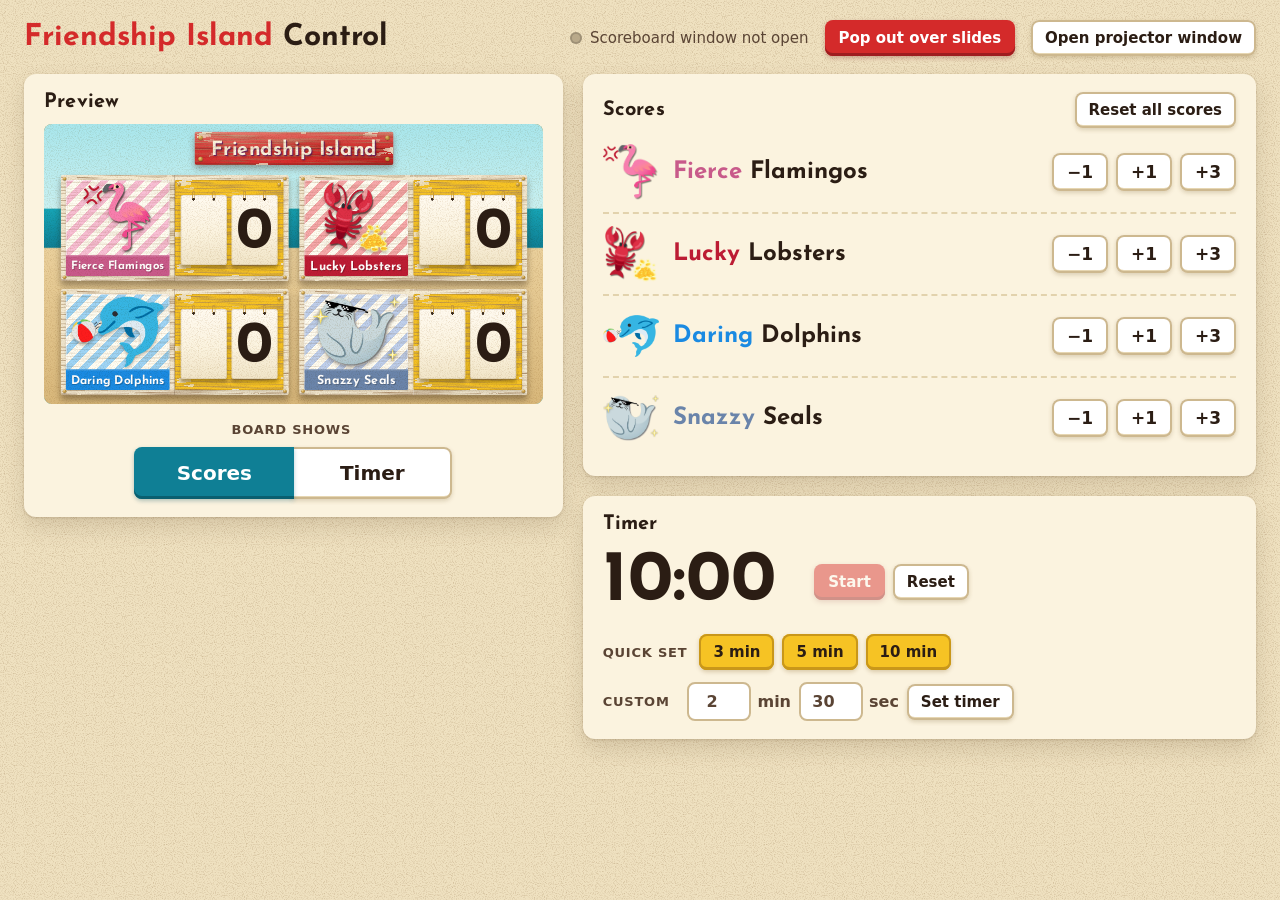
==== scoreboard.html @ 36ba3143 "Initial commit: Friendship Island scoreboard Co-Authored-By: Claude Opus 5.5 <noreply@anthropic.com>" ====
<!doctype html>
<html lang="en">
<head>
<meta charset="utf-8">
<meta name="viewport" content="width=device-width,initial-scale=1">
<title>Friendship Island Scoreboard</title>
<style>
@font-face{font-family:'Josefin Sans';src:url([data-uri]) format('woff2');font-weight:100 700;font-display:block}

:root{
  --red:#d42a2a; --red-deep:#9e1c1f; --yellow:#f6c324; --yellow-deep:#c9971a;
  --cream:#fbf3df; --plank:#f4ead2; --bare:#d6bd8f; --ink:#2b1d14; --ink-soft:#5a4434;
  --sea:#17a3b5; --sea-deep:#0f7f95; --sky:#a8e6ec; --sand:#ead09c; --sand-deep:#d8b77a;
  --slate:#26332d; --chalk:#f7f4ea; --brass:#c79a3e; --rope:#b88b52;
  --focus:#0f7f95;
  --display:'Josefin Sans', 'Century Gothic', sans-serif;
  --chalkface:'Josefin Sans', 'Century Gothic', sans-serif;
  --plum:#6d1f5c;
  --ui:'Segoe UI', system-ui, -apple-system, 'Helvetica Neue', sans-serif;
}
*{box-sizing:border-box}
html,body{margin:0;height:100%}
body{background:var(--sand);color:var(--ink);font-family:var(--ui)}
::selection{background:var(--yellow);color:var(--ink)}
[hidden]{display:none!important}

/* ============ PROJECTOR VIEW ============ */
.world{position:fixed;inset:0;overflow:hidden;
  background:
    linear-gradient(180deg,var(--sky) 0%,#c9f0f1 30%,var(--sea) 30.5%,var(--sea-deep) 44%,var(--sand) 44.5%,var(--sand-deep) 100%);
  cursor:default}
.world.idle{cursor:none}
/* first frame lands in the saved view without playing the view-change motion */
.world.boot *{transition:none!important;animation:none!important}
.world::after{content:"";position:absolute;inset:0;background:var(--sandgrain);opacity:.55;pointer-events:none;mix-blend-mode:multiply}
.stage{position:absolute;left:50%;top:50%;width:1920px;height:1080px;transform-origin:0 0;overflow:hidden}

/* painted wood: paint + chips of bare wood + grain */
.wood{background-image:var(--fade,linear-gradient(transparent,transparent)),var(--seams,linear-gradient(transparent,transparent)),var(--grain);background-color:var(--paint,var(--plank));background-size:100% 100%,100% 100%,900px 180px;position:relative;isolation:isolate}
.wood::before{content:"";position:absolute;inset:0;border-radius:inherit;z-index:-1;pointer-events:none;background:var(--chips);background-size:640px 320px;
  -webkit-mask:linear-gradient(90deg,#000,transparent 13%,transparent 87%,#000),linear-gradient(180deg,#000,transparent 20%,transparent 80%,#000);-webkit-mask-composite:source-over;
  mask:linear-gradient(90deg,#000,transparent 13%,transparent 87%,#000),linear-gradient(180deg,#000,transparent 20%,transparent 80%,#000);mask-composite:add}
.bolt{position:absolute;width:18px;height:18px;border-radius:50%;
  background:radial-gradient(circle at 35% 30%,#f3dc9b,var(--brass) 45%,#7a5a1d 100%);
  box-shadow:0 2px 3px rgba(0,0,0,.35)}

/* name sign: one short plank centred at the top, holding only the show name */
.sign{position:absolute;left:50%;top:30px;height:128px;transform:translateX(-50%);z-index:4;--paint:var(--red);--fade:linear-gradient(180deg,rgba(255,226,200,.34),rgba(255,226,200,.08) 38%,transparent 60%),radial-gradient(60% 120% at 22% 30%,rgba(255,220,190,.16),transparent 70%),radial-gradient(40% 90% at 78% 70%,rgba(80,0,0,.14),transparent 70%);--seams:linear-gradient(180deg,transparent 0 63px,rgba(60,10,10,.35) 63px 65px,rgba(255,255,255,.18) 65px 67px,transparent 67px);border-radius:8px;
  display:flex;align-items:center;padding:0 64px;
  box-shadow:0 14px 24px rgba(60,20,10,.35),inset 0 -8px 0 rgba(0,0,0,.12),inset 0 6px 0 rgba(255,255,255,.12)}
.sign .bolt.tl{left:14px;top:14px}.sign .bolt.bl{left:14px;bottom:14px}.sign .bolt.tr{right:14px;top:14px}.sign .bolt.br{right:14px;bottom:14px}
.sign::after{content:"";position:absolute;inset:0;border-radius:inherit;pointer-events:none;background:var(--grain);background-size:900px 180px;mix-blend-mode:multiply;opacity:.45}
.title{font:700 76px/1 var(--display);color:var(--cream);letter-spacing:.01em;margin:12px 0 0;white-space:nowrap;
  text-shadow:4px 5px 0 var(--plum),5px 8px 10px rgba(0,0,0,.25)}
.sign.flash{animation:signflash .5s steps(1) 6}
@keyframes signflash{0%{--paint:var(--yellow)}50%{--paint:var(--red)}}

/* timer view: a yellow clock board hung from the name sign, centred on the stage */
.clockboard{position:absolute;left:50%;top:390px;width:900px;height:420px;margin-left:-450px;z-index:3;
  --paint:var(--yellow);border-radius:12px;display:grid;place-items:center;padding-top:14px;
  box-shadow:0 22px 34px rgba(40,25,10,.4),inset 0 0 0 4px rgba(150,100,10,.25),inset 0 -8px 0 rgba(150,100,10,.18);
  transform:translateY(-900px);transform-origin:50% -200px;transition:transform .42s cubic-bezier(.55,0,.9,.4)}
.clockboard .bolt.a{left:14px;top:14px}.clockboard .bolt.b{right:14px;top:14px}
.clockboard .rope{top:-232px;height:236px;width:10px}
.clockboard .rope.a{left:150px}.clockboard .rope.b{right:150px}
.timer-view .clockboard{transform:none;animation:clockdrop 1.25s cubic-bezier(.2,.8,.25,1) .12s both}
@keyframes clockdrop{
  0%{transform:translateY(-900px) rotate(-3deg)}
  42%{transform:translateY(10px) rotate(0)}
  56%{transform:translateY(-4px) rotate(1.6deg)}
  72%{transform:rotate(-.9deg)}
  88%{transform:rotate(.35deg)}
  100%{transform:none}}
.clock{display:flex;align-items:center;gap:16px}
.clock .slot{width:186px;height:280px}
.clock .card b{font-size:240px;margin-top:26px}
.nails{display:flex;flex-direction:column;gap:72px;padding:0 4px}
.nails i{width:28px;height:28px;border-radius:50%;background:radial-gradient(circle at 35% 30%,#fff3c4,var(--yellow) 50%,var(--yellow-deep));box-shadow:0 3px 4px rgba(90,60,10,.35)}

/* team cards: a 2x2 grid in the scores view; in the timer view each card shrinks
   and slides straight out to its own side, two per side, around the centred clock */
.teams{position:absolute;inset:0}
.tcard{position:absolute;width:880px;height:410px;display:flex;gap:20px;padding:20px;border-radius:10px;--paint:var(--plank);
  --seams:linear-gradient(90deg,transparent 0 438px,rgba(70,45,20,.22) 438px 440px,rgba(255,255,255,.3) 440px 442px,transparent 442px);
  box-shadow:0 18px 26px rgba(40,25,10,.38),inset 0 -8px 0 rgba(90,60,30,.12);
  transform-origin:0 0;transition:transform .75s cubic-bezier(.16,1,.3,1) .28s}
.tcard:nth-child(1){left:60px;top:196px}
.tcard:nth-child(2){left:980px;top:196px}
.tcard:nth-child(3){left:60px;top:636px}
.tcard:nth-child(4){left:980px;top:636px}
/* timer view targets: 50% scale, left column x 30, right column x 1450, rows at y 380 and 615 */
.timer-view .tcard{transition-delay:0s}
.timer-view .tcard:nth-child(1){transform:translate(-30px,184px) scale(.5)}
.timer-view .tcard:nth-child(2){transform:translate(470px,184px) scale(.5)}
.timer-view .tcard:nth-child(3){transform:translate(-30px,-21px) scale(.5)}
.timer-view .tcard:nth-child(4){transform:translate(470px,-21px) scale(.5)}
.tcard>.bolt{width:14px;height:14px}
.tcard>.bolt.tl{left:8px;top:8px}.tcard>.bolt.tr{right:8px;top:8px}.tcard>.bolt.bl{left:8px;bottom:8px}.tcard>.bolt.br{right:8px;bottom:8px}
.rope{position:absolute;width:8px;background:repeating-linear-gradient(160deg,var(--rope) 0 5px,#8c6234 5px 8px);border-radius:3px}

.badge{position:relative;flex:none;width:400px;height:370px;border-radius:6px;overflow:hidden;
  background:repeating-linear-gradient(135deg,var(--tl) 0 24px,#fffdf3 24px 48px);
  box-shadow:inset 0 0 0 4px rgba(255,255,255,.55),inset 0 -6px 12px rgba(80,50,30,.12),0 4px 8px rgba(60,40,10,.18)}
.badge::after{content:"";position:absolute;inset:0;background:var(--grain);background-size:900px 180px;mix-blend-mode:multiply;opacity:.35;pointer-events:none}
/* team emblem (animal + its deck prop), centred above the plate; centred in the whole badge once the plate is gone.
   While the team leads it steps right and a little smaller to make room for the flag in the badge corner.
   z-index lifts it above the badge's grain overlay, which otherwise streaks the pale seal like see-through stripes. */
.animal{position:absolute;z-index:1;left:50%;top:10px;height:272px;width:auto;max-width:90%;object-fit:contain;transform-origin:50% 50%;
  --ax:0px;--ay:0px;--as:1;transform:translateX(calc(-50% + var(--ax))) translateY(var(--ay)) scale(var(--as));
  filter:drop-shadow(0 8px 6px rgba(40,25,10,.28));transition:transform .75s cubic-bezier(.16,1,.3,1) .28s}
.timer-view .animal{--ay:39px;--as:1.08;transition-delay:0s}
.lead .animal{--ax:58px;--as:.84;transition:transform .6s cubic-bezier(.16,1,.3,1)}
.timer-view .lead .animal{--ax:58px;--ay:39px;--as:.92}
/* name plate: the team's own colour, painted lettering; picture-only once the card is small */
.plate{position:absolute;left:0;right:0;bottom:0;height:80px;margin:0;z-index:2;background:var(--tc);
  display:grid;place-items:center;padding-top:7px;
  font:700 48px/1 var(--display);color:#fff;letter-spacing:.01em;white-space:nowrap;
  text-shadow:3px 4px 0 rgba(0,0,0,.22);box-shadow:inset 0 5px 0 rgba(255,255,255,.18);
  transition:opacity .35s .4s}
.plate span{display:inline-block}
.timer-view .plate{opacity:0;transition-delay:0s}
/* leader flag: a lifeguard flag planted in the top-left corner of the team's own badge */
.flagpost{position:absolute;left:18px;top:0;width:120px;height:204px;z-index:1;pointer-events:none}
.holder{position:absolute;left:-5px;bottom:-26px;width:19px;height:34px;border-radius:4px;
  background:linear-gradient(90deg,#7a5a1d,var(--brass),#7a5a1d);box-shadow:0 2px 3px rgba(0,0,0,.3);opacity:0;transition:opacity .3s .5s}
.lead .holder{opacity:1;transition-delay:0s}
.flag{position:absolute;left:0;bottom:6px;width:9px;height:0;background:linear-gradient(90deg,#8c6234,#d7b47b,#8c6234);border-radius:4px;
  transition:height .5s cubic-bezier(.4,0,.9,.5) .3s}
/* motion only on change: rising = pole up, then flag unfurls and flutters once;
   losing the lead = flag furls, then pole drops. At rest the flag is still. */
.flag i{position:absolute;left:9px;top:3px;width:94px;height:62px;transform-origin:left center;
  background:linear-gradient(180deg,var(--red) 0 50%,var(--yellow) 50%);border-radius:0 3px 3px 0;
  box-shadow:0 5px 7px rgba(0,0,0,.25);transform:scaleX(0);transition:transform .3s cubic-bezier(.4,0,.9,.5)}
.lead .flag{height:184px;transition:height .55s cubic-bezier(.2,.9,.2,1)}
.lead .flag i{transform:scaleX(1);transition:transform .35s .45s cubic-bezier(.2,.9,.2,1);animation:wave 1.1s ease-in-out .8s 1}
@keyframes wave{0%,100%{transform:scaleX(1) skewY(0)}35%{transform:scaleX(.93) skewY(3deg)}70%{transform:scaleX(.98) skewY(-1.5deg)}}

.panel{position:relative;flex:1;height:370px;border-radius:6px;--paint:var(--yellow);
  display:flex;justify-content:center;align-items:center;gap:18px;padding-top:16px;
  box-shadow:inset 0 0 0 4px rgba(150,100,10,.25),0 6px 10px rgba(60,40,10,.2)}
.panel .bolt{top:10px;width:14px;height:14px}.panel .bolt.a{left:10px}.panel .bolt.b{right:10px}
.panel .slot{width:178px;height:270px}
.panel .card b{font-size:228px;margin-top:24px}

/* number cards */
.slot{position:relative;width:156px;height:236px}
.slot .hook{position:absolute;top:-16px;width:14px;height:30px;border:4px solid var(--brass);border-bottom:none;border-radius:8px 8px 0 0;z-index:3}
.slot .hook.l{left:24%}.slot .hook.r{right:24%}
.card{position:absolute;inset:0;border-radius:10px;background:linear-gradient(180deg,#fffaf0,var(--cream) 55%,#f1e5c8);
  display:grid;place-items:center;transform-origin:50% 0;
  box-shadow:0 12px 14px rgba(40,25,10,.35),inset 0 0 0 3px rgba(120,90,50,.18)}
.card::before{content:"";position:absolute;top:9px;left:24%;right:24%;height:14px;
  background:radial-gradient(circle at 7px 7px,#3a2a1c 5px,transparent 6px) left/14px 14px no-repeat,
             radial-gradient(circle at 7px 7px,#3a2a1c 5px,transparent 6px) right/14px 14px no-repeat}
.card b{font:700 196px/1 var(--display);color:var(--ink);font-variant-numeric:tabular-nums;margin-top:20px}
.card.out{z-index:1}
.fall{animation:fall .48s cubic-bezier(.55,0,.9,.4) forwards}
@keyframes fall{to{transform:translateY(150%) rotate(9deg);opacity:0}}
.land{z-index:2;animation:land .95s cubic-bezier(.2,.8,.25,1) both}
@keyframes land{
  0%{transform:translateY(-150%) rotate(-5deg)}
  38%{transform:translateY(4%) rotate(0)}
  52%{transform:translateY(-1%) rotate(3.5deg)}
  68%{transform:rotate(-2deg)}
  84%{transform:rotate(.8deg)}
  100%{transform:none}}
.chalk::after{content:"";position:absolute;inset:-9px;border-radius:14px;border:4px dashed rgba(255,255,255,.95);
  animation:chalkfade 1.6s ease-out .4s both}
@keyframes chalkfade{0%{opacity:0}15%{opacity:1}100%{opacity:0}}
.flick{animation:flick .22s ease-in forwards}
@keyframes flick{to{transform:translateY(40%);opacity:0}}
.drop{z-index:2;animation:drop .28s cubic-bezier(.2,.8,.25,1) both}
@keyframes drop{from{transform:translateY(-35%);opacity:0}}

/* chalk slate note, pinned over the top edge of the score panel */
.slate{position:absolute;left:650px;top:-24px;z-index:5;transform-origin:50% 0;transform:translateX(-50%);
  background:var(--slate);color:var(--chalk);border:6px solid #9a7446;border-radius:6px;padding:6px 22px 8px;
  font:700 40px/1 var(--chalkface);white-space:nowrap;box-shadow:0 10px 14px rgba(0,0,0,.35);
  opacity:0;transition:opacity .5s}
.slate.on{opacity:1;animation:swing 1.4s ease-out}
@keyframes swing{0%{transform:translateX(-50%) rotate(14deg)}30%{transform:translateX(-50%) rotate(-8deg)}55%{transform:translateX(-50%) rotate(4deg)}80%{transform:translateX(-50%) rotate(-1.5deg)}100%{transform:translateX(-50%) rotate(0)}}

/* time's up */
.placard{position:absolute;left:50%;top:-560px;width:880px;height:400px;margin-left:-440px;z-index:20;
  --paint:var(--yellow);border-radius:12px;display:grid;place-items:center;
  box-shadow:0 30px 50px rgba(30,15,5,.5),inset 0 0 0 10px var(--red);transform-origin:50% -200px}
.placard b{font:700 230px/1 var(--display);color:var(--red);text-shadow:6px 8px 0 var(--red-deep);letter-spacing:.02em}
.placard .rope{top:-260px;height:262px;width:10px}
.placard .rope.a{left:130px}.placard .rope.b{right:130px}
.timesup .placard{top:400px;animation:placard 1.3s cubic-bezier(.2,.8,.25,1) both}
@keyframes placard{0%{top:-560px;transform:rotate(-4deg)}45%{top:420px}60%{transform:rotate(3deg)}78%{transform:rotate(-1.5deg)}100%{top:400px;transform:none}}
.shudder{animation:shudder .6s linear}
@keyframes shudder{0%,100%{translate:0 0}15%{translate:-10px 3px}30%{translate:9px -4px}45%{translate:-7px 2px}60%{translate:6px -2px}75%{translate:-3px 1px}}
.timesup .clock .card b{color:var(--red)}

.hint{position:fixed;left:24px;bottom:24px;background:var(--slate);color:var(--chalk);
  font:700 26px/1 var(--chalkface);padding:12px 22px;border-radius:8px;box-shadow:0 8px 16px rgba(0,0,0,.3);
  transition:opacity .6s;z-index:50}
.hint.gone{opacity:0;pointer-events:none}

/* ============ CONTROL VIEW ============ */
.control{min-height:100%;background-color:#efe1c0;background-image:var(--sandgrain);padding:20px 24px 32px}
.bar{display:flex;align-items:center;gap:16px;flex-wrap:wrap;margin-bottom:18px}
.bar h1{margin:0;font:700 30px/1 var(--display);color:var(--red)}
.bar h1 span{color:var(--ink)}
.status{display:inline-flex;align-items:center;gap:8px;font-size:15px;color:var(--ink-soft);margin-left:auto}
.status i{width:12px;height:12px;border-radius:50%;background:#b9a98a;box-shadow:inset 0 0 0 2px rgba(0,0,0,.15)}
.status.on i{background:#2e9e5b}
.status.on{color:var(--ink)}
.grid{display:grid;grid-template-columns:minmax(420px,1fr) minmax(560px,1.25fr);gap:20px;align-items:start}
.box{background:var(--cream);border-radius:12px;padding:18px 20px;box-shadow:0 1px 3px rgba(90,60,30,.18),0 10px 22px rgba(90,60,30,.16)}
.box+.box{margin-top:20px}
.box h2{margin:0 0 12px;font:700 20px/1 var(--display);color:var(--ink);letter-spacing:.01em}
.preview{position:relative;aspect-ratio:16/9;border-radius:8px;overflow:hidden;background:var(--sea);box-shadow:inset 0 0 0 2px rgba(0,0,0,.12)}
.preview iframe{position:absolute;inset:0;width:100%;height:100%;border:0;pointer-events:none}
.help{margin:10px 0 0;font-size:14px;line-height:1.45;color:var(--ink-soft)}
.help kbd{font:600 12px var(--ui);background:#fff;box-shadow:inset 0 0 0 1px #c9b48c,inset 0 -2px 0 #e3d3b0;border-radius:4px;padding:1px 5px;color:var(--ink)}

button,input{font:inherit;color:inherit}
button{cursor:pointer;border:0;border-radius:8px;padding:9px 14px;font-weight:650;font-size:15px;background:#fff;color:var(--ink);
  box-shadow:inset 0 0 0 2px #cdb88f,inset 0 -3px 0 #e6d6b2,0 2px 4px rgba(110,80,30,.22);transition:transform .08s,box-shadow .08s,background .15s}
button:hover{background:#fff8e6}
button:active{transform:translateY(2px);box-shadow:inset 0 0 0 2px #cdb88f}
button:disabled{opacity:.45;cursor:not-allowed;transform:none}
button.primary{background:var(--red);color:#fff;box-shadow:inset 0 -3px 0 var(--red-deep),0 2px 5px rgba(120,20,20,.3)}
button.primary:hover{background:#c22424}
button.gold{background:var(--yellow);box-shadow:inset 0 0 0 2px var(--yellow-deep),inset 0 -3px 0 var(--yellow-deep),0 2px 4px rgba(120,80,10,.25)}
button.gold:hover{background:#ffd23d}
button.danger.armed{background:var(--ink);color:#fff;box-shadow:inset 0 -3px 0 #000,0 2px 5px rgba(0,0,0,.3)}
button:focus-visible,input:focus-visible{outline:3px solid var(--focus);outline-offset:2px}
button svg{width:16px;height:16px;vertical-align:-3px;margin-right:6px}

.clockface{display:flex;align-items:center;gap:18px;flex-wrap:wrap}
.readout{font:700 72px/1 var(--display);font-variant-numeric:tabular-nums;color:var(--ink);min-width:4.3ch}
.readout.up{color:var(--red)}
.row{display:flex;gap:8px;flex-wrap:wrap;align-items:center}
.row+.row{margin-top:12px}
.label{font-size:13px;font-weight:650;color:var(--ink-soft);text-transform:uppercase;letter-spacing:.06em;margin-right:4px}
.custom input{width:64px;padding:8px 10px;border-radius:8px;border:2px solid #cdb88f;background:#fff;font-weight:650;text-align:center;font-variant-numeric:tabular-nums}
.custom label{display:inline-flex;align-items:center;gap:6px;font-weight:650;color:var(--ink-soft)}
.custom .label{min-width:5.6em}
.clockface+.row .label{min-width:5.6em}
/* view toggle: two joined buttons, the shown view pressed in deep teal */
.seg{display:inline-flex}
.seg button{border-radius:0;min-width:96px}
.seg button:first-child{border-radius:8px 0 0 8px}
.seg button:last-child{border-radius:0 8px 8px 0;margin-left:-2px}
.views{flex-direction:column;justify-content:center;gap:10px;margin-top:18px}
.views .seg button{min-width:160px;padding:14px 24px;font-size:20px}
.seg button[aria-pressed="true"]{background:var(--sea-deep);color:#fff;box-shadow:inset 0 -3px 0 #0a5f70,0 2px 4px rgba(10,80,95,.3);position:relative;z-index:1}

.team{display:grid;grid-template-columns:56px 1fr auto;gap:10px 14px;align-items:center;padding:12px 0}
.team+.team{border-top:2px dashed #e2d2ad}
.team img{width:56px;height:56px;object-fit:contain}
.team .who strong{font:700 24px/1.1 var(--display)}
.team button{padding:9px 14px;min-width:56px;font-size:17px}

.split{display:flex;gap:10px;flex-wrap:wrap;align-items:center;margin-bottom:4px}
.split .push{margin-left:auto}
@media (max-width:1100px){.grid{grid-template-columns:1fr}}
@media (max-width:640px){.control{padding:16px}.box{padding:16px}.team{grid-template-columns:48px 1fr;gap:10px 12px}.team img{width:48px;height:48px}.team .row{grid-column:1/-1}.status{margin-left:0}}

@media (prefers-reduced-motion:reduce){
  *,*::before,*::after{animation:none!important;transition:none!important}
  .timesup .placard{top:400px}
}
</style>
</head>
<body>

<!-- Projector view -->
<div class="world" id="display" hidden>
  <div class="stage" id="stage">
    <header class="sign wood" id="sign">
      <span class="bolt tl"></span><span class="bolt bl"></span><span class="bolt tr"></span><span class="bolt br"></span>
      <h1 class="title">Friendship Island</h1>
    </header>
    <div class="clockboard wood" id="clockboard">
      <span class="rope a"></span><span class="rope b"></span>
      <span class="bolt a"></span><span class="bolt b"></span>
      <div class="clock" id="clock" aria-label="Time remaining"></div>
    </div>
    <section class="teams" id="teams" aria-label="Team scores"></section>
    <div class="placard wood" aria-hidden="true"><span class="rope a"></span><span class="rope b"></span><b>TIME!</b></div>
  </div>
  <div class="hint" id="hint">Press F for fullscreen</div>
</div>

<!-- Control view -->
<main class="control" id="control" hidden>
  <div class="bar">
    <h1>Friendship Island <span>Control</span></h1>
    <span class="status" id="status"><i></i><span>Scoreboard window not open</span></span>
    <button class="primary" id="popOut" type="button">Pop out over slides</button>
    <span class="help" id="popNote" style="margin:0" hidden>Pop-out needs Chrome or Edge. Use the projector window instead.</span>
    <button id="openProjector" type="button">Open projector window</button>
  </div>
  <div class="grid">
    <div>
      <section class="box">
        <h2>Preview</h2>
        <div class="preview"><iframe id="preview" title="Live preview of the projector view" tabindex="-1"></iframe></div>
        <div class="row views">
          <span class="label">Board shows</span>
          <div class="seg" role="group" aria-label="Board shows">
            <button type="button" data-view="scores" aria-pressed="true">Scores</button>
            <button type="button" data-view="timer" aria-pressed="false">Timer</button>
          </div>
        </div>
      </section>
    </div>
    <div>
      <section class="box">
        <div class="split">
          <h2 style="margin:0">Scores</h2>
          <button class="danger push" id="resetScores" type="button">Reset all scores</button>
        </div>
        <div id="teamControls"></div>
      </section>
      <section class="box">
        <h2>Timer</h2>
        <div class="clockface">
          <div class="readout" id="readout">10:00</div>
          <div class="row">
            <button class="primary" id="startPause" type="button">Start</button>
            <button id="resetTimer" type="button">Reset</button>
          </div>
        </div>
        <div class="row" style="margin-top:16px">
          <span class="label">Quick set</span>
          <button class="gold" data-preset="180" type="button">3 min</button>
          <button class="gold" data-preset="300" type="button">5 min</button>
          <button class="gold" data-preset="600" type="button">10 min</button>
        </div>
        <form class="custom row" id="custom">
          <span class="label">Custom</span>
          <label><input id="cMin" type="number" min="0" max="99" value="2"> min</label>
          <label><input id="cSec" type="number" min="0" max="59" value="30"> sec</label>
          <button type="submit">Set timer</button>
        </form>
      </section>
    </div>
  </div>
</main>

<script>
(() => {
  const TEAMS = [
    { adj: 'Fierce', name: 'Flamingos', img: '[data-uri]', color: '#c85a8a', light: '#f8bfd5' },
    { adj: 'Lucky', name: 'Lobsters', img: '[data-uri]', color: '#bc1c34', light: '#f6a9ab' },
    { adj: 'Daring', name: 'Dolphins', img: '[data-uri]', color: '#1a8ae2', light: '#9fd5f7' },
    { adj: 'Snazzy', name: 'Seals', img: '[data-uri]', color: '#6a84aa', light: '#bfd0ee' },
  ];
  const KEY = 'friendship-island-board-v1';
  const PING = 'friendship-island-projector-ping';
  const NOTE_MS = 6000;
  const MAX = 99;
  // #display = projector window, #pip = always-on-top pop-out, #preview = control-view thumbnail
  const mode = { '#display': 'display', '#pip': 'pip', '#preview': 'preview' }[location.hash] || 'control';
  const reduced = matchMedia('(prefers-reduced-motion: reduce)').matches;

  /* ---------- textures (generated once, offline) ---------- */
  const svgUri = s => `url("data:image/svg+xml,${encodeURIComponent(s)}")`;
  const grain = svgUri(`<svg xmlns="http://www.w3.org/2000/svg" width="900" height="180"><filter id="g" x="0" y="0"><feTurbulence type="fractalNoise" baseFrequency="0.0035 0.16" numOctaves="4" seed="7"/><feColorMatrix values="0 0 0 0 0.36  0 0 0 0 0.22  0 0 0 0 0.11  0 0 0 2.3 -1.08"/></filter><rect width="100%" height="100%" filter="url(#g)"/></svg>`);
  const chips = svgUri(`<svg xmlns="http://www.w3.org/2000/svg" width="640" height="320"><filter id="c" x="0" y="0"><feTurbulence type="fractalNoise" baseFrequency="0.006 0.022" numOctaves="4" seed="11"/><feColorMatrix values="0 0 0 0 0.86  0 0 0 0 0.77  0 0 0 0 0.6  1.6 0 0 0 -0.62"/><feComponentTransfer><feFuncA type="discrete" tableValues="0 1"/></feComponentTransfer></filter><rect width="100%" height="100%" filter="url(#c)"/></svg>`);
  const sandgrain = svgUri(`<svg xmlns="http://www.w3.org/2000/svg" width="300" height="300"><filter id="s"><feTurbulence type="fractalNoise" baseFrequency="0.9" numOctaves="2" seed="3"/><feColorMatrix values="0 0 0 0 0.55  0 0 0 0 0.42  0 0 0 0 0.25  0 0 0 1.6 -0.75"/></filter><rect width="100%" height="100%" filter="url(#s)"/></svg>`);
  const rs = document.documentElement.style;
  rs.setProperty('--grain', grain); rs.setProperty('--chips', chips); rs.setProperty('--sandgrain', sandgrain);

  /* ---------- state ---------- */
  const fresh = () => ({
    scores: [0, 0, 0, 0],
    last: [null, null, null, null],
    timer: { duration: 600000, remaining: 600000, running: false, endsAt: 0 },
    view: 'scores', // 'scores' | 'timer'
  });
  const safeGet = k => { try { return localStorage.getItem(k); } catch { return null; } };
  const safeSet = (k, v) => { try { localStorage.setItem(k, v); } catch {} };
  const clamp = n => Math.max(0, Math.min(MAX, Math.trunc(Number(n) || 0)));
  let raw = safeGet(KEY);
  const load = () => {
    try {
      const s = JSON.parse(raw || 'null');
      if (!s || !Array.isArray(s.scores)) return fresh();
      const f = fresh();
      // saved data may come from an older version or be hand-edited: keep only well-formed fields
      const num = (v, d) => Number.isFinite(v) && v >= 0 ? v : d;
      const scores = f.scores.map((_, i) => clamp(s.scores[i]));
      const last = f.last.map((_, i) => {
        const n = Array.isArray(s.last) ? s.last[i] : null;
        return n && typeof n.label === 'string' && Number.isFinite(n.at) ? n : null;
      });
      const st = s.timer && typeof s.timer === 'object' ? s.timer : {};
      const duration = Math.min(num(st.duration, f.timer.duration), 5999000);
      const timer = {
        duration,
        remaining: Math.min(num(st.remaining, duration), duration),
        running: st.running === true && Number.isFinite(st.endsAt),
        endsAt: num(st.endsAt, 0),
      };
      const view = s.view === 'timer' ? 'timer' : 'scores';
      return { scores, last, timer, view };
    } catch { return fresh(); }
  };
  let state = load();
  const save = () => { raw = JSON.stringify(state); safeSet(KEY, raw); };
  const remaining = t => t.running ? Math.max(0, t.endsAt - Date.now()) : t.remaining;
  const fmt = ms => { const s = Math.ceil(ms / 1000); return `${String(Math.floor(s / 60)).padStart(2, '0')}:${String(s % 60).padStart(2, '0')}`; };

  if (mode === 'control') initControl(); else initDisplay();

  /* =================== PROJECTOR =================== */
  function initDisplay() {
    const root = document.getElementById('display');
    root.hidden = false;
    root.classList.add('boot');
    document.title = 'Friendship Island Scoreboard (projector)';
    const stage = document.getElementById('stage');
    const sign = document.getElementById('sign');
    const hint = document.getElementById('hint');

    const fit = () => {
      const k = Math.min(innerWidth / 1920, innerHeight / 1080);
      stage.style.transform = `scale(${k}) translate(-50%,-50%)`;
    };
    addEventListener('resize', fit); fit();

    const makeSlot = () => {
      const s = document.createElement('div');
      s.className = 'slot';
      s.innerHTML = '<span class="hook l"></span><span class="hook r"></span>';
      return s;
    };
    const makeCard = v => { const c = document.createElement('div'); c.className = 'card'; c.innerHTML = `<b>${v}</b>`; return c; };
    const setSlot = (slot, v, heavy) => {
      if (slot.dataset.v === v) return;
      const first = slot.dataset.v === undefined;
      slot.dataset.v = v;
      const old = slot.querySelector('.card:not(.out)');
      const nc = makeCard(v);
      if (first || reduced || !old) { if (old) old.remove(); slot.append(nc); return; }
      old.classList.add('out', heavy ? 'fall' : 'flick');
      setTimeout(() => old.remove(), 700);
      nc.classList.add(heavy ? 'land' : 'drop');
      if (heavy) nc.classList.add('chalk');
      slot.append(nc);
    };

    // clock: mm:ss as four hanging cards around two nails
    const clock = document.getElementById('clock');
    const clockSlots = [makeSlot(), makeSlot(), makeSlot(), makeSlot()];
    const nails = document.createElement('div'); nails.className = 'nails'; nails.innerHTML = '<i></i><i></i>';
    clock.append(clockSlots[0], clockSlots[1], nails, clockSlots[2], clockSlots[3]);

    // team cards
    const teamsEl = document.getElementById('teams');
    const planks = TEAMS.map(t => {
      const p = document.createElement('article');
      p.className = 'tcard wood';
      p.innerHTML = `
        <span class="bolt tl"></span><span class="bolt tr"></span><span class="bolt bl"></span><span class="bolt br"></span>
        <div class="badge" style="--tl:${t.light};--tc:${t.color}">
          <img class="animal" src="${t.img}" alt="">
          <div class="flagpost"><span class="holder"></span><span class="flag"><i></i></span></div>
          <h2 class="plate"><span>${t.adj} ${t.name}</span></h2>
        </div>
        <div class="panel wood"><span class="bolt a"></span><span class="bolt b"></span></div>
        <div class="slate" aria-hidden="true"></div>`;
      const panel = p.querySelector('.panel');
      const slots = [makeSlot(), makeSlot()];
      panel.append(...slots);
      teamsEl.append(p);
      return { el: p, slots, slate: p.querySelector('.slate'), noteAt: 0 };
    });

    // one-line team name, shrunk only if it would overflow its plate
    const fitNames = () => planks.forEach(pk => {
      const n = pk.el.querySelector('.plate'); let fs = 48;
      n.style.fontSize = fs + 'px';
      const avail = n.clientWidth - 32;
      while (n.firstElementChild.scrollWidth > avail && fs > 28) { fs -= 2; n.style.fontSize = fs + 'px'; }
    });
    document.fonts.ready.then(fitNames); fitNames();
    let wasUp = null;
    const render = () => {
      // scores
      const max = Math.max(...state.scores);
      state.scores.forEach((s, i) => {
        const pk = planks[i];
        setSlot(pk.slots[0], s >= 10 ? String(Math.floor(s / 10)) : '', true);
        setSlot(pk.slots[1], String(s % 10), true);
        pk.el.classList.toggle('lead', max > 0 && s === max);
        pk.el.setAttribute('aria-label', `${TEAMS[i].adj} ${TEAMS[i].name}: ${s}`);
        const n = state.last[i];
        const live = n && Date.now() - n.at < NOTE_MS;
        if (live && pk.noteAt !== n.at) {
          pk.noteAt = n.at;
          pk.slate.textContent = n.label;
          pk.slate.classList.remove('on'); void pk.slate.offsetWidth; pk.slate.classList.add('on');
        } else if (!live) pk.slate.classList.remove('on');
      });
      // timer
      const ms = remaining(state.timer);
      const txt = fmt(ms).replace(':', '');
      [...txt].forEach((d, i) => setSlot(clockSlots[i], d, false));
      const timerView = state.view === 'timer';
      root.classList.toggle('timer-view', timerView);
      // TIME! only lands on the timer view; the scores view never surprises the room
      const up = timerView && ms === 0 && state.timer.duration > 0;
      root.classList.toggle('timesup', up);
      if (up && wasUp === false && !reduced) {
        stage.classList.remove('shudder'); void stage.offsetWidth; stage.classList.add('shudder');
        sign.classList.remove('flash'); void sign.offsetWidth; sign.classList.add('flash');
      }
      wasUp = up;
    };
    render();
    // a timer, not rAF: rAF never fires in a hidden or throttled page, which would leave motion off
    getComputedStyle(root).opacity; setTimeout(() => root.classList.remove('boot'), 120);

    const pull = () => { const r = safeGet(KEY); if (r !== raw) { raw = r; state = load(); } };
    addEventListener('storage', e => { if (e.key === KEY) pull(); });
    setInterval(() => { pull(); render(); }, 150);

    if (mode === 'preview') { hint.remove(); return; }

    // projector window and pop-out: heartbeat for the control view's status dot
    const ping = () => safeSet(PING, String(Date.now()));
    ping(); setInterval(ping, 1500);
    addEventListener('beforeunload', () => safeSet(PING, '0'));
    let idle;
    addEventListener('mousemove', () => {
      root.classList.remove('idle'); clearTimeout(idle);
      idle = setTimeout(() => root.classList.add('idle'), 2000);
    });

    // fullscreen is not allowed inside a picture-in-picture window
    if (mode === 'pip') { hint.remove(); return; }
    setTimeout(() => hint.classList.add('gone'), 6000);
    const toggleFs = () => {
      if (document.fullscreenElement) document.exitFullscreen?.();
      else document.documentElement.requestFullscreen?.().catch(() => {});
    };
    addEventListener('keydown', e => {
      // plain F only: Ctrl/Cmd+F is the browser's find
      if (e.ctrlKey || e.metaKey || e.altKey) return;
      if (e.key === 'f' || e.key === 'F') toggleFs();
    });
    root.addEventListener('dblclick', toggleFs);
  }

  /* =================== CONTROL =================== */
  function initControl() {
    document.getElementById('control').hidden = false;
    document.title = 'Friendship Island Scoreboard (control)';
    const base = location.href.split('#')[0];
    document.getElementById('preview').src = base + '#preview';

    // projector window
    let projector = null;
    document.getElementById('openProjector').addEventListener('click', () => {
      projector = window.open(base + '#display', 'friendship-island-projector', 'popup=yes,width=1280,height=720');
      projector?.focus();
    });
    const status = document.getElementById('status');
    const checkStatus = () => {
      const on = Date.now() - Number(safeGet(PING) || 0) < 4000;
      status.classList.toggle('on', on);
      status.lastElementChild.textContent = on ? 'Scoreboard window open' : 'Scoreboard window not open';
    };

    // always-on-top pop-out (Document Picture-in-Picture) that floats over a fullscreen Canva deck
    const popBtn = document.getElementById('popOut');
    let pip = null;
    // the pop-out closes with this tab, so ask before a reload while it is open
    const guard = e => { e.preventDefault(); e.returnValue = ''; };
    if (!('documentPictureInPicture' in window)) {
      popBtn.hidden = true;
      document.getElementById('popNote').hidden = false;
    }
    popBtn.addEventListener('click', async () => {
      if (pip) { pip.close(); return; }
      try {
        pip = await documentPictureInPicture.requestWindow({ width: 960, height: 540 });
      } catch { pip = null; return; }
      const d = pip.document;
      d.title = 'Friendship Island Scoreboard (pop-out)';
      const css = d.createElement('style');
      css.textContent = 'html,body{margin:0;height:100%;background:#17a3b5}iframe{display:block;width:100%;height:100%;border:0}';
      d.head.append(css);
      const frame = d.createElement('iframe');
      frame.title = 'Friendship Island scoreboard';
      frame.src = base + '#pip';
      d.body.append(frame);
      popBtn.textContent = 'Close pop-out';
      addEventListener('beforeunload', guard);
      pip.addEventListener('pagehide', () => {
        pip = null;
        popBtn.textContent = 'Pop out over slides';
        removeEventListener('beforeunload', guard);
        safeSet(PING, '0'); checkStatus();
      });
    });

    // team rows
    const PRESETS = [
      { d: -1, label: '−1' }, { d: 1, label: '+1' }, { d: 3, label: '+3' },
    ];
    const wrap = document.getElementById('teamControls');
    TEAMS.forEach((t, i) => {
      const row = document.createElement('div');
      row.className = 'team';
      row.innerHTML = `
        <img src="${t.img}" alt="">
        <div class="who"><strong><span style="color:${t.color}">${t.adj}</span> ${t.name}</strong></div>
        <div class="row">${PRESETS.map(p => `<button type="button" data-d="${p.d}" aria-label="${p.label} point for ${t.name}">${p.label}</button>`).join('')}</div>`;
      row.querySelectorAll('button[data-d]').forEach(b => b.addEventListener('click', () => change(i, Number(b.dataset.d))));
      wrap.append(row);
    });

    function change(i, d) {
      const from = state.scores[i], to = clamp(from + d);
      if (to === from) return;
      state.scores[i] = to;
      state.last[i] = { label: `${to > from ? '+' : '−'}${Math.abs(to - from)}`, at: Date.now() };
      commit();
    }

    const resetScores = document.getElementById('resetScores');
    let armed = null;
    resetScores.addEventListener('click', () => {
      if (!armed) {
        resetScores.classList.add('armed'); resetScores.textContent = 'Click again to reset';
        armed = setTimeout(disarm, 3500); return;
      }
      disarm();
      state.scores = [0, 0, 0, 0]; state.last = [null, null, null, null];
      commit();
    });
    function disarm() { clearTimeout(armed); armed = null; resetScores.classList.remove('armed'); resetScores.textContent = 'Reset all scores'; }

    // timer
    const t = () => state.timer;
    const startPause = document.getElementById('startPause');
    startPause.addEventListener('click', () => {
      const tm = t();
      if (tm.running) { tm.remaining = remaining(tm); tm.running = false; }
      else {
        if (tm.remaining <= 0) tm.remaining = tm.duration;
        tm.endsAt = Date.now() + tm.remaining; tm.running = true;
      }
      commit();
    });
    const setLength = ms => { state.timer = { duration: ms, remaining: ms, running: false, endsAt: 0 }; commit(); };
    document.getElementById('resetTimer').addEventListener('click', () => setLength(t().duration));
    document.querySelectorAll('[data-preset]').forEach(b => b.addEventListener('click', () => setLength(Number(b.dataset.preset) * 1000)));
    document.getElementById('custom').addEventListener('submit', e => {
      e.preventDefault();
      const m = Math.max(0, Math.min(99, Math.trunc(Number(cMin.value) || 0)));
      const s = Math.max(0, Math.min(59, Math.trunc(Number(cSec.value) || 0)));
      if (m * 60 + s > 0) setLength((m * 60 + s) * 1000);
    });
    const viewBtns = document.querySelectorAll('[data-view]');
    viewBtns.forEach(b => b.addEventListener('click', () => {
      if (state.view === b.dataset.view) return;
      // switching views always leaves the timer stopped at its full length
      state.view = b.dataset.view;
      setLength(t().duration);
    }));

    // render
    const readout = document.getElementById('readout');
    function renderControl() {
      viewBtns.forEach(b => b.setAttribute('aria-pressed', String(b.dataset.view === state.view)));
      // the timer only runs while the board shows it
      startPause.disabled = state.view !== 'timer';
      tickControl();
    }
    function tickControl() {
      const tm = t();
      if (tm.running && Date.now() >= tm.endsAt) { tm.running = false; tm.remaining = 0; save(); }
      const ms = remaining(tm);
      readout.textContent = fmt(ms);
      readout.classList.toggle('up', ms === 0);
      startPause.textContent = tm.running ? 'Pause' : ms === 0 ? 'Restart' : ms === tm.duration ? 'Start' : 'Resume';
    }
    function commit() { save(); renderControl(); }

    addEventListener('storage', e => { if (e.key === KEY && e.newValue !== raw) { raw = e.newValue; state = load(); renderControl(); } });
    setInterval(() => { tickControl(); checkStatus(); }, 200);
    renderControl(); checkStatus();
  }
})();
</script>
</body>
</html>
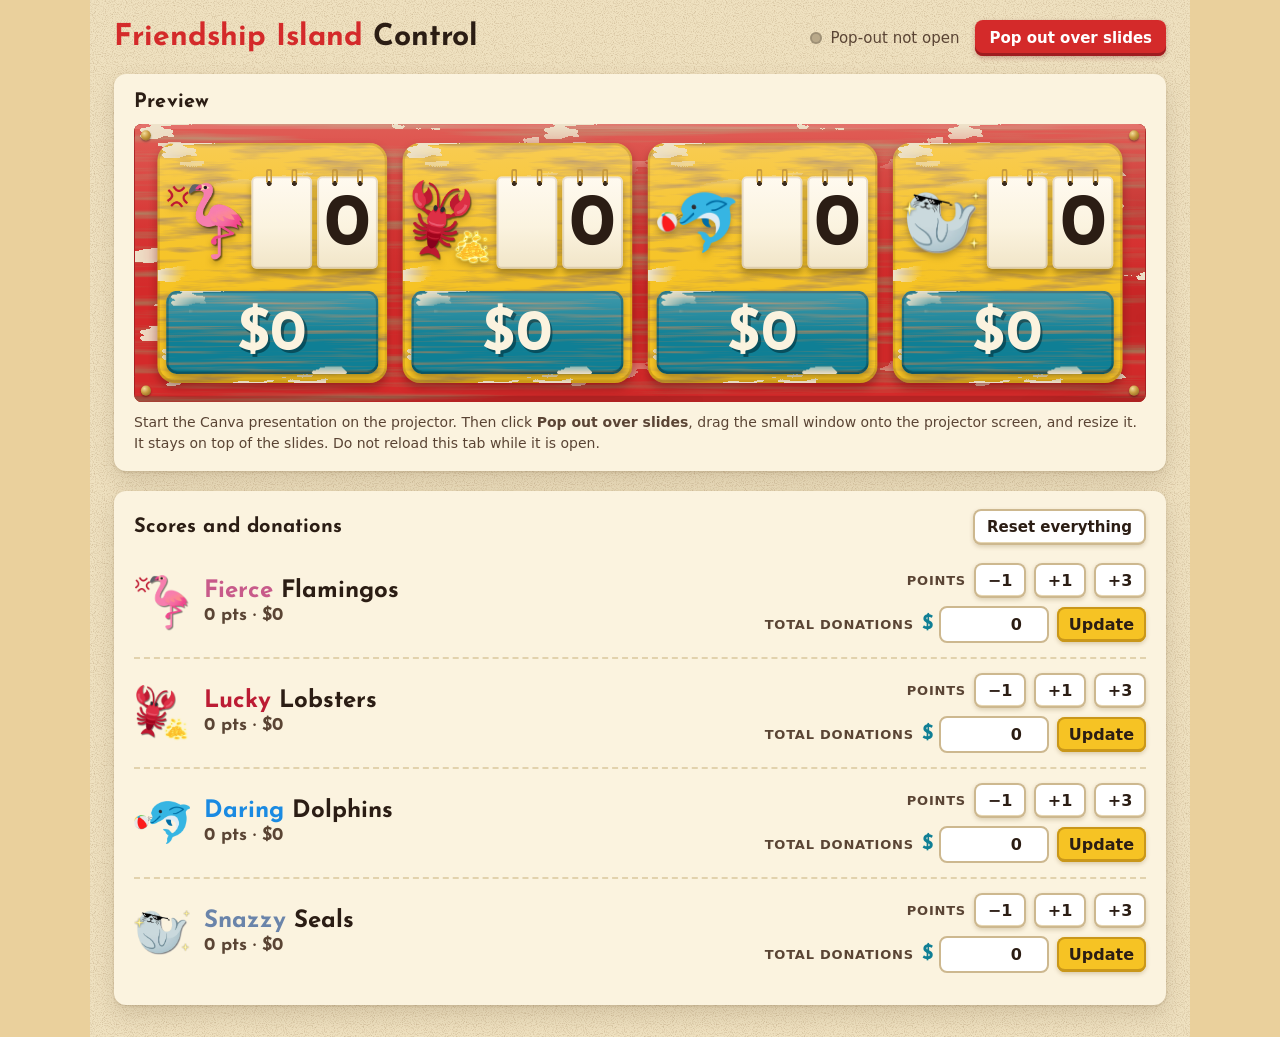
==== commit 6eaf2e71: "Rework scoreboard into pop-out strip with scores and donations Drop the timer and the projector wind" ====
--- a/scoreboard.html
+++ b/scoreboard.html
@@ -9,13 +9,10 @@
 
 :root{
   --red:#d42a2a; --red-deep:#9e1c1f; --yellow:#f6c324; --yellow-deep:#c9971a;
-  --cream:#fbf3df; --plank:#f4ead2; --bare:#d6bd8f; --ink:#2b1d14; --ink-soft:#5a4434;
-  --sea:#17a3b5; --sea-deep:#0f7f95; --sky:#a8e6ec; --sand:#ead09c; --sand-deep:#d8b77a;
-  --slate:#26332d; --chalk:#f7f4ea; --brass:#c79a3e; --rope:#b88b52;
-  --focus:#0f7f95;
+  --cream:#fbf3df; --plank:#f4ead2; --ink:#2b1d14; --ink-soft:#5a4434;
+  --sea:#17a3b5; --sea-deep:#0f7f95; --sand:#ead09c;
+  --brass:#c79a3e; --focus:#0f7f95;
   --display:'Josefin Sans', 'Century Gothic', sans-serif;
-  --chalkface:'Josefin Sans', 'Century Gothic', sans-serif;
-  --plum:#6d1f5c;
   --ui:'Segoe UI', system-ui, -apple-system, 'Helvetica Neue', sans-serif;
 }
 *{box-sizing:border-box}
@@ -24,135 +21,84 @@
 ::selection{background:var(--yellow);color:var(--ink)}
 [hidden]{display:none!important}
 
-/* ============ PROJECTOR VIEW ============ */
-.world{position:fixed;inset:0;overflow:hidden;
-  background:
-    linear-gradient(180deg,var(--sky) 0%,#c9f0f1 30%,var(--sea) 30.5%,var(--sea-deep) 44%,var(--sand) 44.5%,var(--sand-deep) 100%);
-  cursor:default}
+/* ============ POP-OUT STRIP ============ */
+/* the pop-out window is filled edge to edge by one red plank; letterbox shows the same red */
+.world{position:fixed;inset:0;overflow:hidden;background:var(--red-deep);cursor:default}
 .world.idle{cursor:none}
-/* first frame lands in the saved view without playing the view-change motion */
-.world.boot *{transition:none!important;animation:none!important}
-.world::after{content:"";position:absolute;inset:0;background:var(--sandgrain);opacity:.55;pointer-events:none;mix-blend-mode:multiply}
-.stage{position:absolute;left:50%;top:50%;width:1920px;height:1080px;transform-origin:0 0;overflow:hidden}
+.stage{position:absolute;left:50%;top:50%;width:1600px;height:440px;transform-origin:0 0;overflow:hidden}
 
 /* painted wood: paint + chips of bare wood + grain */
-.wood{background-image:var(--fade,linear-gradient(transparent,transparent)),var(--seams,linear-gradient(transparent,transparent)),var(--grain);background-color:var(--paint,var(--plank));background-size:100% 100%,100% 100%,900px 180px;position:relative;isolation:isolate}
+.wood{background-image:var(--fade,linear-gradient(transparent,transparent)),var(--grain);background-color:var(--paint,var(--plank));background-size:100% 100%,900px 180px;position:relative;isolation:isolate}
 .wood::before{content:"";position:absolute;inset:0;border-radius:inherit;z-index:-1;pointer-events:none;background:var(--chips);background-size:640px 320px;
   -webkit-mask:linear-gradient(90deg,#000,transparent 13%,transparent 87%,#000),linear-gradient(180deg,#000,transparent 20%,transparent 80%,#000);-webkit-mask-composite:source-over;
   mask:linear-gradient(90deg,#000,transparent 13%,transparent 87%,#000),linear-gradient(180deg,#000,transparent 20%,transparent 80%,#000);mask-composite:add}
-.bolt{position:absolute;width:18px;height:18px;border-radius:50%;
+.bolt{position:absolute;width:16px;height:16px;border-radius:50%;
   background:radial-gradient(circle at 35% 30%,#f3dc9b,var(--brass) 45%,#7a5a1d 100%);
   box-shadow:0 2px 3px rgba(0,0,0,.35)}
 
-/* name sign: one short plank centred at the top, holding only the show name */
-.sign{position:absolute;left:50%;top:30px;height:128px;transform:translateX(-50%);z-index:4;--paint:var(--red);--fade:linear-gradient(180deg,rgba(255,226,200,.34),rgba(255,226,200,.08) 38%,transparent 60%),radial-gradient(60% 120% at 22% 30%,rgba(255,220,190,.16),transparent 70%),radial-gradient(40% 90% at 78% 70%,rgba(80,0,0,.14),transparent 70%);--seams:linear-gradient(180deg,transparent 0 63px,rgba(60,10,10,.35) 63px 65px,rgba(255,255,255,.18) 65px 67px,transparent 67px);border-radius:8px;
-  display:flex;align-items:center;padding:0 64px;
-  box-shadow:0 14px 24px rgba(60,20,10,.35),inset 0 -8px 0 rgba(0,0,0,.12),inset 0 6px 0 rgba(255,255,255,.12)}
-.sign .bolt.tl{left:14px;top:14px}.sign .bolt.bl{left:14px;bottom:14px}.sign .bolt.tr{right:14px;top:14px}.sign .bolt.br{right:14px;bottom:14px}
-.sign::after{content:"";position:absolute;inset:0;border-radius:inherit;pointer-events:none;background:var(--grain);background-size:900px 180px;mix-blend-mode:multiply;opacity:.45}
-.title{font:700 76px/1 var(--display);color:var(--cream);letter-spacing:.01em;margin:12px 0 0;white-space:nowrap;
-  text-shadow:4px 5px 0 var(--plum),5px 8px 10px rgba(0,0,0,.25)}
-.sign.flash{animation:signflash .5s steps(1) 6}
-@keyframes signflash{0%{--paint:var(--yellow)}50%{--paint:var(--red)}}
-
-/* timer view: a yellow clock board hung from the name sign, centred on the stage */
-.clockboard{position:absolute;left:50%;top:390px;width:900px;height:420px;margin-left:-450px;z-index:3;
-  --paint:var(--yellow);border-radius:12px;display:grid;place-items:center;padding-top:14px;
-  box-shadow:0 22px 34px rgba(40,25,10,.4),inset 0 0 0 4px rgba(150,100,10,.25),inset 0 -8px 0 rgba(150,100,10,.18);
-  transform:translateY(-900px);transform-origin:50% -200px;transition:transform .42s cubic-bezier(.55,0,.9,.4)}
-.clockboard .bolt.a{left:14px;top:14px}.clockboard .bolt.b{right:14px;top:14px}
-.clockboard .rope{top:-232px;height:236px;width:10px}
-.clockboard .rope.a{left:150px}.clockboard .rope.b{right:150px}
-.timer-view .clockboard{transform:none;animation:clockdrop 1.25s cubic-bezier(.2,.8,.25,1) .12s both}
-@keyframes clockdrop{
-  0%{transform:translateY(-900px) rotate(-3deg)}
-  42%{transform:translateY(10px) rotate(0)}
-  56%{transform:translateY(-4px) rotate(1.6deg)}
-  72%{transform:rotate(-.9deg)}
-  88%{transform:rotate(.35deg)}
-  100%{transform:none}}
-.clock{display:flex;align-items:center;gap:16px}
-.clock .slot{width:186px;height:280px}
-.clock .card b{font-size:240px;margin-top:26px}
-.nails{display:flex;flex-direction:column;gap:72px;padding:0 4px}
-.nails i{width:28px;height:28px;border-radius:50%;background:radial-gradient(circle at 35% 30%,#fff3c4,var(--yellow) 50%,var(--yellow-deep));box-shadow:0 3px 4px rgba(90,60,10,.35)}
-
-/* team cards: a 2x2 grid in the scores view; in the timer view each card shrinks
-   and slides straight out to its own side, two per side, around the centred clock */
-.teams{position:absolute;inset:0}
-.tcard{position:absolute;width:880px;height:410px;display:flex;gap:20px;padding:20px;border-radius:10px;--paint:var(--plank);
-  --seams:linear-gradient(90deg,transparent 0 438px,rgba(70,45,20,.22) 438px 440px,rgba(255,255,255,.3) 440px 442px,transparent 442px);
-  box-shadow:0 18px 26px rgba(40,25,10,.38),inset 0 -8px 0 rgba(90,60,30,.12);
-  transform-origin:0 0;transition:transform .75s cubic-bezier(.16,1,.3,1) .28s}
-.tcard:nth-child(1){left:60px;top:196px}
-.tcard:nth-child(2){left:980px;top:196px}
-.tcard:nth-child(3){left:60px;top:636px}
-.tcard:nth-child(4){left:980px;top:636px}
-/* timer view targets: 50% scale, left column x 30, right column x 1450, rows at y 380 and 615 */
-.timer-view .tcard{transition-delay:0s}
-.timer-view .tcard:nth-child(1){transform:translate(-30px,184px) scale(.5)}
-.timer-view .tcard:nth-child(2){transform:translate(470px,184px) scale(.5)}
-.timer-view .tcard:nth-child(3){transform:translate(-30px,-21px) scale(.5)}
-.timer-view .tcard:nth-child(4){transform:translate(470px,-21px) scale(.5)}
-.tcard>.bolt{width:14px;height:14px}
-.tcard>.bolt.tl{left:8px;top:8px}.tcard>.bolt.tr{right:8px;top:8px}.tcard>.bolt.bl{left:8px;bottom:8px}.tcard>.bolt.br{right:8px;bottom:8px}
-.rope{position:absolute;width:8px;background:repeating-linear-gradient(160deg,var(--rope) 0 5px,#8c6234 5px 8px);border-radius:3px}
-
-.badge{position:relative;flex:none;width:400px;height:370px;border-radius:6px;overflow:hidden;
-  background:repeating-linear-gradient(135deg,var(--tl) 0 24px,#fffdf3 24px 48px);
-  box-shadow:inset 0 0 0 4px rgba(255,255,255,.55),inset 0 -6px 12px rgba(80,50,30,.12),0 4px 8px rgba(60,40,10,.18)}
-.badge::after{content:"";position:absolute;inset:0;background:var(--grain);background-size:900px 180px;mix-blend-mode:multiply;opacity:.35;pointer-events:none}
-/* team emblem (animal + its deck prop), centred above the plate; centred in the whole badge once the plate is gone.
-   While the team leads it steps right and a little smaller to make room for the flag in the badge corner.
-   z-index lifts it above the badge's grain overlay, which otherwise streaks the pale seal like see-through stripes. */
-.animal{position:absolute;z-index:1;left:50%;top:10px;height:272px;width:auto;max-width:90%;object-fit:contain;transform-origin:50% 50%;
-  --ax:0px;--ay:0px;--as:1;transform:translateX(calc(-50% + var(--ax))) translateY(var(--ay)) scale(var(--as));
-  filter:drop-shadow(0 8px 6px rgba(40,25,10,.28));transition:transform .75s cubic-bezier(.16,1,.3,1) .28s}
-.timer-view .animal{--ay:39px;--as:1.08;transition-delay:0s}
-.lead .animal{--ax:58px;--as:.84;transition:transform .6s cubic-bezier(.16,1,.3,1)}
-.timer-view .lead .animal{--ax:58px;--ay:39px;--as:.92}
-/* name plate: the team's own colour, painted lettering; picture-only once the card is small */
-.plate{position:absolute;left:0;right:0;bottom:0;height:80px;margin:0;z-index:2;background:var(--tc);
-  display:grid;place-items:center;padding-top:7px;
-  font:700 48px/1 var(--display);color:#fff;letter-spacing:.01em;white-space:nowrap;
-  text-shadow:3px 4px 0 rgba(0,0,0,.22);box-shadow:inset 0 5px 0 rgba(255,255,255,.18);
-  transition:opacity .35s .4s}
-.plate span{display:inline-block}
-.timer-view .plate{opacity:0;transition-delay:0s}
-/* leader flag: a lifeguard flag planted in the top-left corner of the team's own badge */
-.flagpost{position:absolute;left:18px;top:0;width:120px;height:204px;z-index:1;pointer-events:none}
-.holder{position:absolute;left:-5px;bottom:-26px;width:19px;height:34px;border-radius:4px;
-  background:linear-gradient(90deg,#7a5a1d,var(--brass),#7a5a1d);box-shadow:0 2px 3px rgba(0,0,0,.3);opacity:0;transition:opacity .3s .5s}
-.lead .holder{opacity:1;transition-delay:0s}
-.flag{position:absolute;left:0;bottom:6px;width:9px;height:0;background:linear-gradient(90deg,#8c6234,#d7b47b,#8c6234);border-radius:4px;
-  transition:height .5s cubic-bezier(.4,0,.9,.5) .3s}
-/* motion only on change: rising = pole up, then flag unfurls and flutters once;
-   losing the lead = flag furls, then pole drops. At rest the flag is still. */
-.flag i{position:absolute;left:9px;top:3px;width:94px;height:62px;transform-origin:left center;
-  background:linear-gradient(180deg,var(--red) 0 50%,var(--yellow) 50%);border-radius:0 3px 3px 0;
-  box-shadow:0 5px 7px rgba(0,0,0,.25);transform:scaleX(0);transition:transform .3s cubic-bezier(.4,0,.9,.5)}
-.lead .flag{height:184px;transition:height .55s cubic-bezier(.2,.9,.2,1)}
-.lead .flag i{transform:scaleX(1);transition:transform .35s .45s cubic-bezier(.2,.9,.2,1);animation:wave 1.1s ease-in-out .8s 1}
-@keyframes wave{0%,100%{transform:scaleX(1) skewY(0)}35%{transform:scaleX(.93) skewY(3deg)}70%{transform:scaleX(.98) skewY(-1.5deg)}}
-
-.panel{position:relative;flex:1;height:370px;border-radius:6px;--paint:var(--yellow);
-  display:flex;justify-content:center;align-items:center;gap:18px;padding-top:16px;
-  box-shadow:inset 0 0 0 4px rgba(150,100,10,.25),0 6px 10px rgba(60,40,10,.2)}
-.panel .bolt{top:10px;width:14px;height:14px}.panel .bolt.a{left:10px}.panel .bolt.b{right:10px}
-.panel .slot{width:178px;height:270px}
-.panel .card b{font-size:228px;margin-top:24px}
+/* the red bar holding four tiles */
+.bar-board{position:absolute;inset:0;--paint:var(--red);display:flex;gap:24px;padding:30px 36px;
+  --fade:linear-gradient(180deg,rgba(255,226,200,.28),rgba(255,226,200,.06) 38%,transparent 60%),radial-gradient(40% 90% at 78% 70%,rgba(80,0,0,.14),transparent 70%);
+  box-shadow:inset 0 -10px 0 rgba(0,0,0,.14),inset 0 8px 0 rgba(255,255,255,.12)}
+.bar-board>.bolt.tl{left:10px;top:10px}.bar-board>.bolt.bl{left:10px;bottom:10px}.bar-board>.bolt.tr{right:10px;top:10px}.bar-board>.bolt.br{right:10px;bottom:10px}
+
+/* team tile: yellow panel holds the points (animal + two number cards);
+   a teal plate across the foot holds the donations, so money never reads as points */
+.tile{position:relative;flex:1;min-width:0;border-radius:28px;--paint:var(--yellow);display:flex;flex-direction:column;align-items:center;padding:28px 14px 14px;
+  box-shadow:inset 0 0 0 4px rgba(150,100,10,.25),inset 0 -6px 0 rgba(150,100,10,.18),0 8px 14px rgba(60,10,10,.35)}
+.tile .top{display:flex;align-items:center;justify-content:center;gap:10px;height:196px}
+.animal{height:172px;width:124px;object-fit:contain;filter:drop-shadow(0 6px 5px rgba(40,25,10,.28));transition:transform .5s cubic-bezier(.16,1,.3,1)}
+/* animal + cards fill the tile, so only the animal makes room for the leader flag: it steps right and shrinks inside its own box */
+.lead .animal{transform:translate(12px,10px) scale(.8)}
+.cards{display:flex;gap:8px}
+
+/* points leader: a lifeguard flag planted in the tile's top-left corner */
+.flag{position:absolute;left:18px;top:14px;width:8px;height:0;z-index:4;border-radius:4px;
+  background:linear-gradient(90deg,#8c6234,#d7b47b,#8c6234);transition:height .45s cubic-bezier(.4,0,.9,.5) .25s}
+.flag i{position:absolute;left:8px;top:2px;width:58px;height:40px;transform-origin:left center;transform:scaleX(0);
+  background:linear-gradient(180deg,var(--red) 0 50%,#fff3c4 50%);border-radius:0 3px 3px 0;box-shadow:0 4px 6px rgba(0,0,0,.28);
+  transition:transform .25s cubic-bezier(.4,0,.9,.5)}
+.lead .flag{height:150px;transition:height .55s cubic-bezier(.2,.9,.2,1)}
+.lead .flag i{transform:scaleX(1);transition:transform .35s .45s cubic-bezier(.2,.9,.2,1);animation:wave 1.1s ease-in-out .8s 1,flutter 3.4s ease-in-out 1.9s infinite}
+/* at rest the flag keeps a slow breeze ripple */
+@keyframes flutter{0%,100%{transform:scaleX(1) skewY(0)}30%{transform:scaleX(.96) skewY(2.5deg)}60%{transform:scaleX(.99) skewY(-1.2deg)}}
+@keyframes wave{0%,100%{transform:scaleX(1) skewY(0)}35%{transform:scaleX(.9) skewY(4deg)}70%{transform:scaleX(.97) skewY(-2deg)}}
+
+/* donation plate: deep sea paint, cream lettering as big as the score cards read */
+.gift{position:relative;align-self:stretch;margin-top:auto;height:132px;border-radius:18px;--paint:var(--sea-deep);
+  --fade:linear-gradient(180deg,rgba(255,255,255,.22),rgba(255,255,255,.04) 45%,transparent 60%);
+  display:grid;place-items:center;padding-top:8px;
+  box-shadow:inset 0 0 0 4px rgba(0,40,50,.3),inset 0 -6px 0 rgba(0,40,50,.25),0 6px 10px rgba(40,25,10,.3);transition:box-shadow .4s}
+.money{font:700 92px/1 var(--display);color:var(--cream);font-variant-numeric:tabular-nums;letter-spacing:.01em;white-space:nowrap;
+  text-shadow:4px 5px 0 rgba(0,40,50,.55)}
+/* the count lands with one small pop */
+.money.bump{animation:bump .45s cubic-bezier(.2,.8,.25,1)}
+@keyframes bump{0%{transform:scale(1)}40%{transform:scale(1.12)}100%{transform:none}}
+/* donations leader: gold rim on the plate and a gold star pinned to its corner */
+.top-giver .gift{box-shadow:inset 0 0 0 9px var(--yellow),inset 0 0 0 13px var(--yellow-deep),0 6px 10px rgba(40,25,10,.3)}
+.star{position:absolute;right:-20px;top:-40px;width:92px;height:92px;z-index:3;transform:scale(0) rotate(-90deg);transition:transform .3s cubic-bezier(.4,0,.9,.5);
+  filter:drop-shadow(0 4px 4px rgba(60,30,0,.4))}
+.top-giver .star{transform:none;transition:transform .7s cubic-bezier(.3,1.6,.4,1) .15s;animation:twinkle 3s ease-in-out 1s infinite}
+/* at rest the star sways and catches the light */
+@keyframes twinkle{0%,100%{transform:none}25%{transform:rotate(-8deg) scale(1.04)}50%{transform:rotate(6deg) scale(1.1)}75%{transform:rotate(-3deg)}}
+.star .shine{opacity:.35}
+.top-giver .star .shine{animation:shine 3s ease-in-out 1s infinite}
+@keyframes shine{0%,100%{opacity:.35}50%{opacity:1}}
+.star .spark{transform-origin:50px 10px;transform:scale(0)}
+.top-giver .star .spark{animation:spark 3s ease-in-out 1.6s infinite}
+@keyframes spark{0%,30%,60%,100%{transform:scale(0)}45%{transform:scale(1) rotate(45deg)}}
 
 /* number cards */
-.slot{position:relative;width:156px;height:236px}
-.slot .hook{position:absolute;top:-16px;width:14px;height:30px;border:4px solid var(--brass);border-bottom:none;border-radius:8px 8px 0 0;z-index:3}
+.slot{position:relative;width:96px;height:146px}
+.slot .hook{position:absolute;top:-12px;width:10px;height:22px;border:3px solid var(--brass);border-bottom:none;border-radius:6px 6px 0 0;z-index:3}
 .slot .hook.l{left:24%}.slot .hook.r{right:24%}
-.card{position:absolute;inset:0;border-radius:10px;background:linear-gradient(180deg,#fffaf0,var(--cream) 55%,#f1e5c8);
+.card{position:absolute;inset:0;border-radius:8px;background:linear-gradient(180deg,#fffaf0,var(--cream) 55%,#f1e5c8);
   display:grid;place-items:center;transform-origin:50% 0;
-  box-shadow:0 12px 14px rgba(40,25,10,.35),inset 0 0 0 3px rgba(120,90,50,.18)}
-.card::before{content:"";position:absolute;top:9px;left:24%;right:24%;height:14px;
-  background:radial-gradient(circle at 7px 7px,#3a2a1c 5px,transparent 6px) left/14px 14px no-repeat,
-             radial-gradient(circle at 7px 7px,#3a2a1c 5px,transparent 6px) right/14px 14px no-repeat}
-.card b{font:700 196px/1 var(--display);color:var(--ink);font-variant-numeric:tabular-nums;margin-top:20px}
+  box-shadow:0 8px 10px rgba(40,25,10,.35),inset 0 0 0 3px rgba(120,90,50,.18)}
+.card::before{content:"";position:absolute;top:6px;left:24%;right:24%;height:10px;
+  background:radial-gradient(circle at 5px 5px,#3a2a1c 3.5px,transparent 4.5px) left/10px 10px no-repeat,
+             radial-gradient(circle at 5px 5px,#3a2a1c 3.5px,transparent 4.5px) right/10px 10px no-repeat}
+.card b{font:700 118px/1 var(--display);color:var(--ink);font-variant-numeric:tabular-nums;margin-top:14px}
 .card.out{z-index:1}
 .fall{animation:fall .48s cubic-bezier(.55,0,.9,.4) forwards}
 @keyframes fall{to{transform:translateY(150%) rotate(9deg);opacity:0}}
@@ -164,42 +110,12 @@
   68%{transform:rotate(-2deg)}
   84%{transform:rotate(.8deg)}
   100%{transform:none}}
-.chalk::after{content:"";position:absolute;inset:-9px;border-radius:14px;border:4px dashed rgba(255,255,255,.95);
+.chalk::after{content:"";position:absolute;inset:-7px;border-radius:12px;border:4px dashed rgba(255,255,255,.95);
   animation:chalkfade 1.6s ease-out .4s both}
 @keyframes chalkfade{0%{opacity:0}15%{opacity:1}100%{opacity:0}}
-.flick{animation:flick .22s ease-in forwards}
-@keyframes flick{to{transform:translateY(40%);opacity:0}}
-.drop{z-index:2;animation:drop .28s cubic-bezier(.2,.8,.25,1) both}
-@keyframes drop{from{transform:translateY(-35%);opacity:0}}
-
-/* chalk slate note, pinned over the top edge of the score panel */
-.slate{position:absolute;left:650px;top:-24px;z-index:5;transform-origin:50% 0;transform:translateX(-50%);
-  background:var(--slate);color:var(--chalk);border:6px solid #9a7446;border-radius:6px;padding:6px 22px 8px;
-  font:700 40px/1 var(--chalkface);white-space:nowrap;box-shadow:0 10px 14px rgba(0,0,0,.35);
-  opacity:0;transition:opacity .5s}
-.slate.on{opacity:1;animation:swing 1.4s ease-out}
-@keyframes swing{0%{transform:translateX(-50%) rotate(14deg)}30%{transform:translateX(-50%) rotate(-8deg)}55%{transform:translateX(-50%) rotate(4deg)}80%{transform:translateX(-50%) rotate(-1.5deg)}100%{transform:translateX(-50%) rotate(0)}}
-
-/* time's up */
-.placard{position:absolute;left:50%;top:-560px;width:880px;height:400px;margin-left:-440px;z-index:20;
-  --paint:var(--yellow);border-radius:12px;display:grid;place-items:center;
-  box-shadow:0 30px 50px rgba(30,15,5,.5),inset 0 0 0 10px var(--red);transform-origin:50% -200px}
-.placard b{font:700 230px/1 var(--display);color:var(--red);text-shadow:6px 8px 0 var(--red-deep);letter-spacing:.02em}
-.placard .rope{top:-260px;height:262px;width:10px}
-.placard .rope.a{left:130px}.placard .rope.b{right:130px}
-.timesup .placard{top:400px;animation:placard 1.3s cubic-bezier(.2,.8,.25,1) both}
-@keyframes placard{0%{top:-560px;transform:rotate(-4deg)}45%{top:420px}60%{transform:rotate(3deg)}78%{transform:rotate(-1.5deg)}100%{top:400px;transform:none}}
-.shudder{animation:shudder .6s linear}
-@keyframes shudder{0%,100%{translate:0 0}15%{translate:-10px 3px}30%{translate:9px -4px}45%{translate:-7px 2px}60%{translate:6px -2px}75%{translate:-3px 1px}}
-.timesup .clock .card b{color:var(--red)}
-
-.hint{position:fixed;left:24px;bottom:24px;background:var(--slate);color:var(--chalk);
-  font:700 26px/1 var(--chalkface);padding:12px 22px;border-radius:8px;box-shadow:0 8px 16px rgba(0,0,0,.3);
-  transition:opacity .6s;z-index:50}
-.hint.gone{opacity:0;pointer-events:none}
 
 /* ============ CONTROL VIEW ============ */
-.control{min-height:100%;background-color:#efe1c0;background-image:var(--sandgrain);padding:20px 24px 32px}
+.control{min-height:100%;background-color:#efe1c0;background-image:var(--sandgrain);padding:20px 24px 32px;max-width:1100px;margin:0 auto}
 .bar{display:flex;align-items:center;gap:16px;flex-wrap:wrap;margin-bottom:18px}
 .bar h1{margin:0;font:700 30px/1 var(--display);color:var(--red)}
 .bar h1 span{color:var(--ink)}
@@ -207,156 +123,97 @@
 .status i{width:12px;height:12px;border-radius:50%;background:#b9a98a;box-shadow:inset 0 0 0 2px rgba(0,0,0,.15)}
 .status.on i{background:#2e9e5b}
 .status.on{color:var(--ink)}
-.grid{display:grid;grid-template-columns:minmax(420px,1fr) minmax(560px,1.25fr);gap:20px;align-items:start}
 .box{background:var(--cream);border-radius:12px;padding:18px 20px;box-shadow:0 1px 3px rgba(90,60,30,.18),0 10px 22px rgba(90,60,30,.16)}
 .box+.box{margin-top:20px}
 .box h2{margin:0 0 12px;font:700 20px/1 var(--display);color:var(--ink);letter-spacing:.01em}
-.preview{position:relative;aspect-ratio:16/9;border-radius:8px;overflow:hidden;background:var(--sea);box-shadow:inset 0 0 0 2px rgba(0,0,0,.12)}
+.preview{position:relative;aspect-ratio:40/11;border-radius:8px;overflow:hidden;background:var(--red-deep);box-shadow:inset 0 0 0 2px rgba(0,0,0,.12)}
 .preview iframe{position:absolute;inset:0;width:100%;height:100%;border:0;pointer-events:none}
 .help{margin:10px 0 0;font-size:14px;line-height:1.45;color:var(--ink-soft)}
-.help kbd{font:600 12px var(--ui);background:#fff;box-shadow:inset 0 0 0 1px #c9b48c,inset 0 -2px 0 #e3d3b0;border-radius:4px;padding:1px 5px;color:var(--ink)}
 
 button,input{font:inherit;color:inherit}
 button{cursor:pointer;border:0;border-radius:8px;padding:9px 14px;font-weight:650;font-size:15px;background:#fff;color:var(--ink);
   box-shadow:inset 0 0 0 2px #cdb88f,inset 0 -3px 0 #e6d6b2,0 2px 4px rgba(110,80,30,.22);transition:transform .08s,box-shadow .08s,background .15s}
 button:hover{background:#fff8e6}
 button:active{transform:translateY(2px);box-shadow:inset 0 0 0 2px #cdb88f}
-button:disabled{opacity:.45;cursor:not-allowed;transform:none}
 button.primary{background:var(--red);color:#fff;box-shadow:inset 0 -3px 0 var(--red-deep),0 2px 5px rgba(120,20,20,.3)}
 button.primary:hover{background:#c22424}
 button.gold{background:var(--yellow);box-shadow:inset 0 0 0 2px var(--yellow-deep),inset 0 -3px 0 var(--yellow-deep),0 2px 4px rgba(120,80,10,.25)}
 button.gold:hover{background:#ffd23d}
 button.danger.armed{background:var(--ink);color:#fff;box-shadow:inset 0 -3px 0 #000,0 2px 5px rgba(0,0,0,.3)}
 button:focus-visible,input:focus-visible{outline:3px solid var(--focus);outline-offset:2px}
-button svg{width:16px;height:16px;vertical-align:-3px;margin-right:6px}
-
-.clockface{display:flex;align-items:center;gap:18px;flex-wrap:wrap}
-.readout{font:700 72px/1 var(--display);font-variant-numeric:tabular-nums;color:var(--ink);min-width:4.3ch}
-.readout.up{color:var(--red)}
+
 .row{display:flex;gap:8px;flex-wrap:wrap;align-items:center}
-.row+.row{margin-top:12px}
-.label{font-size:13px;font-weight:650;color:var(--ink-soft);text-transform:uppercase;letter-spacing:.06em;margin-right:4px}
-.custom input{width:64px;padding:8px 10px;border-radius:8px;border:2px solid #cdb88f;background:#fff;font-weight:650;text-align:center;font-variant-numeric:tabular-nums}
-.custom label{display:inline-flex;align-items:center;gap:6px;font-weight:650;color:var(--ink-soft)}
-.custom .label{min-width:5.6em}
-.clockface+.row .label{min-width:5.6em}
-/* view toggle: two joined buttons, the shown view pressed in deep teal */
-.seg{display:inline-flex}
-.seg button{border-radius:0;min-width:96px}
-.seg button:first-child{border-radius:8px 0 0 8px}
-.seg button:last-child{border-radius:0 8px 8px 0;margin-left:-2px}
-.views{flex-direction:column;justify-content:center;gap:10px;margin-top:18px}
-.views .seg button{min-width:160px;padding:14px 24px;font-size:20px}
-.seg button[aria-pressed="true"]{background:var(--sea-deep);color:#fff;box-shadow:inset 0 -3px 0 #0a5f70,0 2px 4px rgba(10,80,95,.3);position:relative;z-index:1}
-
-.team{display:grid;grid-template-columns:56px 1fr auto;gap:10px 14px;align-items:center;padding:12px 0}
+.label{font-size:13px;font-weight:650;color:var(--ink-soft);text-transform:uppercase;letter-spacing:.06em;min-width:5.4em}
+
+.team{display:grid;grid-template-columns:56px 1fr auto;gap:10px 14px;align-items:center;padding:14px 0}
 .team+.team{border-top:2px dashed #e2d2ad}
 .team img{width:56px;height:56px;object-fit:contain}
-.team .who strong{font:700 24px/1.1 var(--display)}
-.team button{padding:9px 14px;min-width:56px;font-size:17px}
+.team .who strong{font:700 24px/1.1 var(--display);display:block}
+.team .now{font:700 18px/1.3 var(--display);color:var(--ink-soft);font-variant-numeric:tabular-nums}
+.team .acts{display:grid;gap:8px;justify-items:end}
+.team .acts .label{min-width:10.2em;text-align:right}
+.team .acts button{padding:8px 12px;min-width:52px;font-size:16px}
+.give .cur{font:700 20px/1 var(--display);color:var(--sea-deep);margin-right:-2px}
+.give input{width:110px;padding:7px 10px;border-radius:8px;border:2px solid #cdb88f;background:#fff;font-weight:650;text-align:right;font-variant-numeric:tabular-nums}
 
 .split{display:flex;gap:10px;flex-wrap:wrap;align-items:center;margin-bottom:4px}
 .split .push{margin-left:auto}
-@media (max-width:1100px){.grid{grid-template-columns:1fr}}
-@media (max-width:640px){.control{padding:16px}.box{padding:16px}.team{grid-template-columns:48px 1fr;gap:10px 12px}.team img{width:48px;height:48px}.team .row{grid-column:1/-1}.status{margin-left:0}}
+@media (max-width:760px){.team .acts .label{text-align:left}.control{padding:16px}.box{padding:16px}.team{grid-template-columns:48px 1fr}.team img{width:48px;height:48px}.team .acts{grid-column:1/-1;justify-items:start}.status{margin-left:0}}
 
 @media (prefers-reduced-motion:reduce){
   *,*::before,*::after{animation:none!important;transition:none!important}
-  .timesup .placard{top:400px}
 }
 </style>
 </head>
 <body>
 
-<!-- Projector view -->
+<!-- Pop-out strip (#pip) and its control-view preview (#preview) -->
 <div class="world" id="display" hidden>
   <div class="stage" id="stage">
-    <header class="sign wood" id="sign">
+    <section class="bar-board wood" id="teams" aria-label="Team scores and donations">
       <span class="bolt tl"></span><span class="bolt bl"></span><span class="bolt tr"></span><span class="bolt br"></span>
-      <h1 class="title">Friendship Island</h1>
-    </header>
-    <div class="clockboard wood" id="clockboard">
-      <span class="rope a"></span><span class="rope b"></span>
-      <span class="bolt a"></span><span class="bolt b"></span>
-      <div class="clock" id="clock" aria-label="Time remaining"></div>
-    </div>
-    <section class="teams" id="teams" aria-label="Team scores"></section>
-    <div class="placard wood" aria-hidden="true"><span class="rope a"></span><span class="rope b"></span><b>TIME!</b></div>
+    </section>
   </div>
-  <div class="hint" id="hint">Press F for fullscreen</div>
 </div>
 
 <!-- Control view -->
 <main class="control" id="control" hidden>
   <div class="bar">
     <h1>Friendship Island <span>Control</span></h1>
-    <span class="status" id="status"><i></i><span>Scoreboard window not open</span></span>
+    <span class="status" id="status"><i></i><span>Pop-out not open</span></span>
     <button class="primary" id="popOut" type="button">Pop out over slides</button>
-    <span class="help" id="popNote" style="margin:0" hidden>Pop-out needs Chrome or Edge. Use the projector window instead.</span>
-    <button id="openProjector" type="button">Open projector window</button>
+    <span class="help" id="popNote" style="margin:0" hidden>Pop-out needs Chrome or Edge.</span>
   </div>
-  <div class="grid">
-    <div>
-      <section class="box">
-        <h2>Preview</h2>
-        <div class="preview"><iframe id="preview" title="Live preview of the projector view" tabindex="-1"></iframe></div>
-        <div class="row views">
-          <span class="label">Board shows</span>
-          <div class="seg" role="group" aria-label="Board shows">
-            <button type="button" data-view="scores" aria-pressed="true">Scores</button>
-            <button type="button" data-view="timer" aria-pressed="false">Timer</button>
-          </div>
-        </div>
-      </section>
+  <section class="box">
+    <h2>Preview</h2>
+    <div class="preview"><iframe id="preview" title="Live preview of the pop-out" tabindex="-1"></iframe></div>
+    <p class="help">Start the Canva presentation on the projector. Then click <b>Pop out over slides</b>, drag the small window onto the projector screen, and resize it. It stays on top of the slides. Do not reload this tab while it is open.</p>
+  </section>
+  <section class="box">
+    <div class="split">
+      <h2 style="margin:0">Scores and donations</h2>
+      <button class="danger push" id="resetAll" type="button">Reset everything</button>
     </div>
-    <div>
-      <section class="box">
-        <div class="split">
-          <h2 style="margin:0">Scores</h2>
-          <button class="danger push" id="resetScores" type="button">Reset all scores</button>
-        </div>
-        <div id="teamControls"></div>
-      </section>
-      <section class="box">
-        <h2>Timer</h2>
-        <div class="clockface">
-          <div class="readout" id="readout">10:00</div>
-          <div class="row">
-            <button class="primary" id="startPause" type="button">Start</button>
-            <button id="resetTimer" type="button">Reset</button>
-          </div>
-        </div>
-        <div class="row" style="margin-top:16px">
-          <span class="label">Quick set</span>
-          <button class="gold" data-preset="180" type="button">3 min</button>
-          <button class="gold" data-preset="300" type="button">5 min</button>
-          <button class="gold" data-preset="600" type="button">10 min</button>
-        </div>
-        <form class="custom row" id="custom">
-          <span class="label">Custom</span>
-          <label><input id="cMin" type="number" min="0" max="99" value="2"> min</label>
-          <label><input id="cSec" type="number" min="0" max="59" value="30"> sec</label>
-          <button type="submit">Set timer</button>
-        </form>
-      </section>
-    </div>
-  </div>
+    <div id="teamControls"></div>
+  </section>
 </main>
 
 <script>
 (() => {
   const TEAMS = [
-    { adj: 'Fierce', name: 'Flamingos', img: '[data-uri]', color: '#c85a8a', light: '#f8bfd5' },
-    { adj: 'Lucky', name: 'Lobsters', img: '[data-uri]', color: '#bc1c34', light: '#f6a9ab' },
-    { adj: 'Daring', name: 'Dolphins', img: '[data-uri]', color: '#1a8ae2', light: '#9fd5f7' },
-    { adj: 'Snazzy', name: 'Seals', img: '[data-uri]', color: '#6a84aa', light: '#bfd0ee' },
+    { adj: 'Fierce', name: 'Flamingos', img: '[data-uri]